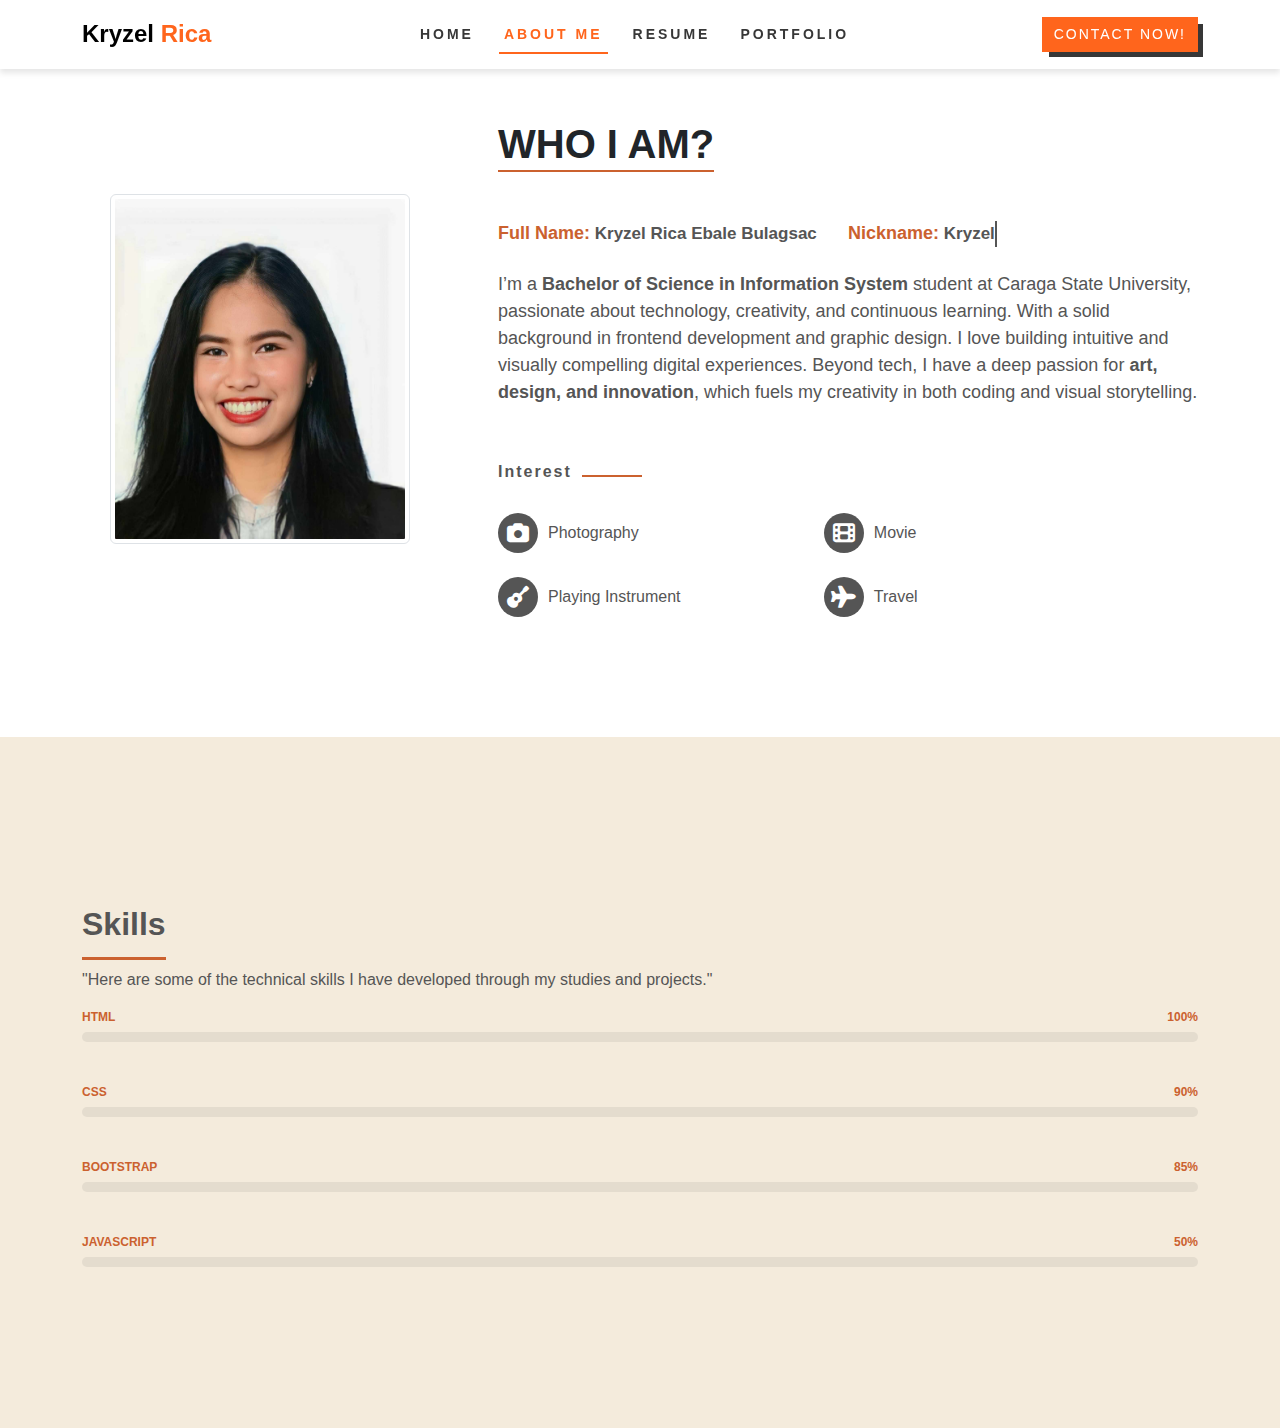
==== about.html @ a5da4f0e "first commit" ====
<!DOCTYPE html>
<html lang="en">
  <head>
    <meta charset="UTF-8" />
    <meta name="viewport" content="width=device-width, initial-scale=1.0" />
    <title>Kryzel Portfolio | Personal Website</title>
    <link rel="stylesheet" href="vendor/bootstrap/css/bootstrap.min.css" />
    <link rel="stylesheet" href="assets/custom/style.css" />
    <link
      rel="stylesheet"
      href="vendor/icons/fontawesome-free-6.7.2-web/css/all.min.css"
    />
  </head>
  <body>
    <!-- HEADER-->
    <header class="main-header">
      <nav class="navbar header-nav navbar-expand-lg">
        <div class="container">
          <!--Brand Name/Logo -->
          <a href="#" class="navbar-brand">
            <h4 class="mb-0">
              <b>Kryzel <span class="text-primary">Rica</span></b>
            </h4>
          </a>
          <!-- Navigation Menu -->
          <div
            class="collapse navbar-collapse justify-content-end"
            id="navbar-collapse-toggler"
          >
            <ul class="navbar-nav mx-auto">
              <li>
                <a href="index.html" class="nav-link">Home</a>
              </li>

              <li>
                <a href="about.html" class="nav-link active">About Me</a>
              </li>

              <li>
                <a href="resume.html" class="nav-link">Resume</a>
              </li>

              <li>
                <a href="portfolio.html" class="nav-link">Portfolio</a>
              </li>

              <li class="d-lg-none mt-2">
                <a class="colored-btn d-block text-center" href="contact.html"
                  >Contact Now!</a
                >
              </li>
            </ul>
          </div>
          <!--COntact Button-->
          <div class="ms-auto d-none d-lg-block">
            <a class="colored-btn" href="contact.html">Contact Now!</a>
          </div>
          <!--Mobile Menu Toggle-->
          <button
            class="navbar-toggler"
            type="button"
            data-bs-toggle="collapse"
            data-bs-target="#navbar-collapse-toggler"
            aria-controls="navbar-collapse-toggler"
            aria-expanded="false"
            aria-label="Toggle navigation"
          >
            <!-- Icon representation for the toggle -->
            <span></span>
            <span></span>
            <span></span>
          </button>
        </div>
      </nav>
    </header>

    <main>
      <!-- About me -->
      <section id="about" class="section">
        <div class="container">
          <div class="row gy-5 align-items-center">
            <div class="col-lg-4 text-center">
              <img
                id="profile"
                src="assets/image/my-profile.jpg"
                class="img-thumbnail"
                alt=""
              />
            </div>

            <div class="col-lg-8 ps-lg-5">
              <div class="about-text">
                <h3 class="h1 mb-3 text-dark fw-semibold mb-5">WHO I AM?</h3>
                <div class="info">
                  <div class="info-row">
                    <div class="col-lg-6">
                      <strong class="info-label">Full Name:</strong>
                      <span class="info-value">Kryzel Rica Ebale Bulagsac</span>
                    </div>
                    <div class="col-lg-6">
                      <strong class="info-label">Nickname:</strong>
                      <span class="nickname">
                        <span class="word"></span>
                        <span class="word"></span>
                        <span class="word"></span>
                      </span>
                    </div>
                  </div>
                </div>
                <p class="py-3">
                  I’m a <b>Bachelor of Science in Information System</b> student
                  at Caraga State University, passionate about technology,
                  creativity, and continuous learning. With a solid background
                  in frontend development and graphic design. I love building
                  intuitive and visually compelling digital experiences. Beyond
                  tech, I have a deep passion for
                  <b>art, design, and innovation</b>, which fuels my creativity
                  in both coding and visual storytelling.
                </p>
              </div>

              <div class="row g-4 text-start pt-4">
                <div class="interest-title">
                  <h6><strong>Interest</strong></h6>
                  <div class="underline"></div>
                </div>
                <div class="col-md-4 d-flex align-items-center hobby">
                  <div class="icon"><i class="fas fa-camera"></i></div>
                  <p class="mb-0">Photography</p>
                </div>
                <div class="col-md-4 d-flex align-items-center hobby">
                  <div class="icon"><i class="fas fa-film"></i></div>
                  <p class="mb-0">Movie</p>
                </div>
                <div class="col-md-4 d-flex align-items-center hobby">
                  <div class="icon"><i class="fas fa-guitar"></i></div>
                  <p class="mb-0">Playing Instrument</p>
                </div>

                <div class="col-md-4 d-flex align-items-center hobby">
                  <div class="icon"><i class="fas fa-plane"></i></div>
                  <p class="mb-0">Travel</p>
                </div>
              </div>
            </div>
          </div>
        </div>
      </section>
    </main>

    <!-- Skills Section -->
    <section id="skills" class="skills section light-background">
      <!-- Section Title -->
      <div class="container section-title" data-aos="fade-up">
        <h2 id="skill" class="pt-5"><b>Skills</b></h2>
        <p>
          "Here are some of the technical skills I have developed through my
          studies and projects."
        </p>
      </div>
      <!-- End Section Title -->

      <div class="container" data-aos="fade-up" data-aos-delay="100">
        <div class="row skills-content skills-animation">
          <div class="progress">
            <span class="skill"><span>HTML</span> <i class="val">100%</i></span>
            <div class="progress-bar-wrap">
              <div
                class="progress-bar"
                role="progressbar"
                aria-valuenow="100"
                aria-valuemin="0"
                aria-valuemax="100"
              ></div>
            </div>
          </div>

          <div class="progress">
            <span class="skill"><span>CSS</span> <i class="val">90%</i></span>
            <div class="progress-bar-wrap">
              <div
                class="progress-bar"
                role="progressbar"
                aria-valuenow="90"
                aria-valuemin="0"
                aria-valuemax="100"
              ></div>
            </div>
          </div>

          <div class="progress">
            <span class="skill"
              ><span>Bootstrap</span> <i class="val">85%</i></span
            >
            <div class="progress-bar-wrap">
              <div
                class="progress-bar"
                role="progressbar"
                aria-valuenow="85"
                aria-valuemin="0"
                aria-valuemax="100"
              ></div>
            </div>
          </div>

          <div class="progress">
            <span class="skill"
              ><span>Javascript</span> <i class="val">50%</i></span
            >
            <div class="progress-bar-wrap">
              <div
                class="progress-bar"
                role="progressbar"
                aria-valuenow="50"
                aria-valuemin="0"
                aria-valuemax="100"
              ></div>
            </div>
          </div>
        </div>
      </div>
    </section>
    <!-- /Skills Section -->

    <script src="vendor/bootstrap/js/bootstrap.bundle.min.js"></script>
    <script src="assets/custom/script.js"></script>
  </body>
</html>
---- assets/custom/style.css ----
body {
  font-family: "Segoe UI", Tahoma, Geneva, Verdana, sans-serif;
  font-weight: 400;
  color: #555;
}

img {
  max-width: 100%;
}

a {
  color: #ff651c;
  text-decoration: none;
}

a:hover {
  color: #cb612f;
  text-decoration: none;
}

.text-primary {
  color: #ff651c !important;
}

.text-dark {
  color: #ff651c;
}

/*--------------------------------------------------------------
# HEADER SECTION
--------------------------------------------------------------*/
.main-header {
  position: fixed;
  top: 0;
  left: 0;
  right: 0;
  z-index: 1000;
  background: #fff;
  box-shadow: 0px 4px 6px rgba(0, 0, 0, 0.1);
  transition: 0.3s background;
}

.navbar-brand:focus,
.navbar-brand:active {
  outline: none !important;
  box-shadow: none !important;
  background: transparent !important;
}

.main-header .navbar {
  padding: 15px 0;
}

.main-header .navbar-brand span {
  color: orangered;
  border: 0px;
}

.main-header .navbar-nav > li {
  padding: 0 10px;
}

.main-header .navbar-nav > li > .nav-link {
  padding: 0 5px;
  line-height: 35px;
  font-weight: 600;
  text-transform: uppercase;
  font-size: 14px;
  color: #373737;
  letter-spacing: 3px;
  position: relative;
}

.main-header .navbar-nav > li > .nav-link:after {
  content: "";
  position: absolute;
  bottom: 0;
  right: 0;
  left: auto;
  width: 0;
  height: 2px;
  background: #ff651c;
  transition: ease all 0.3s;
}

.main-header .navbar-nav > li > .nav-link:hover {
  color: #ff651c;
}

.main-header .navbar-nav > li > .nav-link:hover:after {
  left: 0;
  right: auto;
  width: 100%;
}

.main-header .navbar-nav > li > .nav-link.active {
  color: #ff651c;
  font-weight: bold;
}

.main-header .navbar-nav > li > .nav-link.active:after {
  content: "";
  position: absolute;
  bottom: -2px;
  left: 0;
  width: 100%;
  height: 2px;
  background: #ff651c;
}

@media (max-width: 991px) {
  .main-header .navbar-collapse {
    border-bottom: 2px solid #373737;
    border-top: 2px solid #373737;
    position: absolute;
    top: 100%;
    left: 0;
    right: 0;
    background: #fff;
  }

  .main-header .navbar-nav > li + li {
    border-top: 1px solid rgba(55, 55, 55, 0.1);
  }

  .main-header .navbar-nav > li > .nav-link {
    line-height: 50px;
  }

  .main-header .navbar-nav > li > .nav-link:after {
    display: none;
  }

  .main-header .navbar-nav > li > .nav-link.active {
    text-decoration: underline;
  }

  .main-header .navbar-toggler {
    display: flex;
    flex-direction: column;
    border: none;
    padding: 4px 9px;
    outline: none;
    box-shadow: none;
  }

  .main-header .navbar-toggler span {
    width: 25px;
    height: 2px;
    background: #373737;
    margin: 4px 0;
    transition: 0.3s;
  }
}

/*--------------------------------------------------------------
# BUTTON STYLES
--------------------------------------------------------------*/
.colored-btn {
  padding: 5px 10px;
  border: 2px solid #ff651c;
  font-size: 14px;
  line-height: 1.5;
  text-decoration: none;
  font-weight: 500;
  letter-spacing: 2px;
  text-transform: uppercase;
  transition: ease all 0.3s;
  display: inline-block;
  background: #ff651c;
  color: #fff;
  box-shadow: 6px 6px 0 -1px #373737;
}

.colored-btn:hover {
  color: #fff;
  background: #373737;
  background-color: #373737;
  box-shadow: 5px 5px 0 -2px #ff651c;
}

.bg-gray {
  background-color: rgba(254, 196, 72, 0.1);
}

.bg-dark {
  background-color: #373737 !important;
}

/*--------------------------------------------------------------
# HOME SECTION
--------------------------------------------------------------*/
.main {
  position: relative;
  z-index: 1;
}

.home-section {
  position: relative;
  overflow: hidden;
  padding-top: 150px;
  padding-bottom: 100px;
}

@media (max-width: 767px) {
  .home-section {
    padding-bottom: 70px;
  }
}

.home-section .container {
  position: relative;
  z-index: 1;
  display: flex;
  flex-direction: row;
  align-items: center;
  text-align: left;
  justify-content: space-between;
  width: 100%;
  max-width: 1200px;
  margin: 0 auto;
  padding: 0 20px;
}

@media (max-width: 1024px) {
  .home-section .container {
    flex-direction: column;
    align-items: center;
    text-align: center;
  }

  .home-content,
  .social-container {
    align-items: center;
    text-align: center;
  }

  .social-icons {
    justify-content: center;
    width: 100%;
  }
}

@media (max-width: 768px) {
  .social-icons {
    justify-content: center;
  }
}

.home-section .home-intro h5 {
  font-weight: 600;
  color: #373737;
  letter-spacing: 3px;
  text-transform: uppercase;
  font-size: 16px;
  margin: 0 0 30px;
}

.home-section .home-intro h5 span {
  font-weight: 600;
  color: #373737;
  letter-spacing: 3px;
  text-transform: uppercase;
  font-size: 16px;
  margin: 0 0 30px;
  text-shadow: 2px 2px 4px rgba(0, 0, 0, 0.2);
}

@media (max-width: 767px) {
  .home-section .home-intro h5 {
    margin: 0 0 20px;
  }
}

.home-section .home-intro h3 {
  font-size: 50px;
  font-weight: 500;
  color: #373737;
  margin: 0 0 35px;
  line-height: 1;
  display: inline-flex;
}

@media (max-width: 1200px) {
  .home-section .home-intro h3 {
    font-size: 60px;
  }
}

@media (max-width: 767px) {
  .home-section .home-intro h3 {
    margin: 0 0 25px;
    font-size: 45px;
  }
}

.home-section .home-intro h3 span {
  border-bottom: 2px solid #fec448;
}

.home-section .home-intro h6 {
  font-size: 20px;
}

@media (max-width: 767px) {
  .home-section .home-intro h6 {
    font-size: 18px;
  }
}

.typing-text {
  display: inline-block;
  text-align: center;
  white-space: nowrap;
}

.typing-text::after {
  content: "Student";
  display: inline-block;
  border-right: 3px solid black;
  animation: typing 6s steps(12) infinite, blink 0.5s infinite;
}

@keyframes typing {
  0%,
  33% {
    content: "Student";
  }
  34%,
  66% {
    content: "Designer";
  }
}

@keyframes blink {
  50% {
    border-color: transparent;
  }
}

.home-image img {
  height: 450px;
  width: 450px;
  object-fit: cover;
  border-radius: 50%;
  border: 2px solid #000;
  position: relative;
  z-index: -2;
}

@media (max-width: 767px) {
  .home-image img {
    height: 400px;
    width: 400px;
  }
}

/*--------------------------------------------------------------
# ABOUT ME
--------------------------------------------------------------*/
.section {
  position: relative;
  overflow: hidden;
  padding-top: 120px;
  padding-bottom: 120px;
}

@media (max-width: 991px) {
  .section {
    padding-bottom: 70px;
  }
}

.section .container {
  position: relative;
  z-index: 1;
}

.about-text p {
  font-size: 18px;
}

.about-text h3 {
  font-family: "Franklin Gothic Medium", "Arial Narrow", Arial, sans-serif;
  padding-bottom: 2px;
  display: inline-block;
  border-bottom: 2px solid #cb612f;
}

#profile {
  width: 300px;
  height: 350px;
}

.about-text .info {
  font-size: 17px;
  color: #cb612f;
  max-width: 700px;
}

.info-row {
  display: flex;
  justify-content: space-between;
  align-items: center;
  flex-wrap: wrap;
  margin-bottom: 8px;
}

.info-label {
  font-weight: bold;
  font-size: 18px;
}

.info-value {
  color: #555;
  font-weight: bold;
}

.nickname::after {
  content: "Kryzel";
  display: inline-block;
  overflow: visible;
  white-space: nowrap;
  border-right: 2px solid #555;
  animation: typewriter 5s infinite steps(3), blink 0.5s infinite;
  color: #555;
  font-weight: bold;
}

@keyframes typewriter {
  0%,
  100% {
    content: "Kryzel";
  }
  33% {
    content: "Rica";
  }
  66% {
    content: "Kryzz";
  }
}

@keyframes blink {
  50% {
    border-color: transparent;
  }
}

.interest-title {
  display: flex;
  align-items: center;
  gap: 10px;
}

.interest-title h6 strong {
  font-size: 16px;
  font-weight: bold;
  letter-spacing: 2px;
}

.underline {
  width: 60px;
  height: 2px;
  background-color: #cb612f;
  transition: width 0.3s ease-in-out;
}

.interest-title:hover .underline {
  width: 80px;
}

.hobbies-container {
  display: flex;
  flex-wrap: wrap;
  gap: 20px;
  margin-top: 20px;
}

.hobby {
  display: flex;
  align-items: center;
  gap: 10px;
  width: 45%;
}

.hobby-icon {
  width: 55px;
  height: 55px;
  background-color: #a0a07c;
  border-radius: 50%;
  display: flex;
  align-items: center;
  justify-content: center;
  color: white;
  font-size: 18px;
}

.hobby-text {
  font-size: 18px;
  color: #222;
}

@media (max-width: 767px) {
  .hobbies-container {
    flex-direction: column;
  }

  .hobby {
    width: 100%;
  }

  .hobby-icon {
    width: 35px;
    height: 35px;
    font-size: 16px;
  }

  .hobby-text {
    font-size: 16px;
  }
}

/*--------------------------------------------------------------
# Skills Section
--------------------------------------------------------------*/
.skills {
  background-color: #f4ebdc;
}

#skill {
  display: inline-block;
  border-bottom: 3px solid #cb612f;
  padding-bottom: 13px;
}

.skills .progress {
  height: 60px;
  display: block;
  background: none;
  border-radius: 0;
  margin-bottom: 15px;
}

.skills .progress .skill {
  color: #cb612f;
  padding: 0;
  margin: 0 0 6px 0;
  text-transform: uppercase;
  display: flex;
  justify-content: space-between;
  font-weight: 600;
  font-family: Verdana, Geneva, Tahoma, sans-serif;
}

.skills .progress .skill .val {
  float: right;
  font-style: normal;
}

.skills .progress-bar-wrap {
  background: color-mix(in srgb, #555, transparent 90%);
  height: 10px;
  width: 100%;
  border-radius: 5px;
  overflow: hidden;
}

.skills .progress-bar {
  width: 0;
  height: 10px;
  background-color: #cb612f;
  border-radius: 5px;
  transition: width 1.5s ease-in-out;
}

@keyframes fillProgress {
  0% {
    width: 0;
  }
  100% {
    width: attr(data-progress);
  }
}

/*--------------------------------------------------------------
# Resume Section
--------------------------------------------------------------*/
.resume .section-title h2 {
  display: inline-block;
  border-bottom: 2px solid #cb612f;
}

#resume {
  background-color: #fff9ec;
}

.resume .resume-title {
  color: #373737;
  font-size: 26px;
  font-weight: 700;
  margin-top: 20px;
  margin-bottom: 20px;
}

.resume .resume-item {
  padding: 0 0 20px 20px;
  margin-top: -2px;
  border-left: 2px solid #cb612f;
  position: relative;
}

.resume .resume-item h4 {
  line-height: 18px;
  font-size: 18px;
  font-weight: 600;
  text-transform: uppercase;
  color: color-mix(in srgb, #373737, transparent 20%);
  margin-bottom: 10px;
}

.resume .resume-item h5 {
  font-size: 16px;
  padding: 5px 15px;
  display: inline-block;
  font-weight: 600;
  margin-bottom: 10px;
}

.resume .resume-item::before {
  content: "";
  position: absolute;
  width: 16px;
  height: 16px;
  border-radius: 50px;
  left: -9px;
  top: 0;
  background: #a64b24;
  border: 2px solid #cb612f;
}

#carouselExampleIndicators {
  max-width: 600px;
  margin: auto;
  border-radius: 10px;
  overflow: hidden;
  background: #fff;
  padding: 10px;
}

.cert-img {
  max-width: 100%;
  height: auto;
  display: block;
  margin: auto;
  border-radius: 10px;
}

.carousel-control-prev-icon,
.carousel-control-next-icon {
  filter: invert(1);
}

/*--------------------------------------------------------------
# Portfolio Section
--------------------------------------------------------------*/
#portfolio {
  background-color: #fff;
}

.section-heading h2 {
  display: inline-block;
  border-bottom: 2px solid #cb612f;
  padding-bottom: 13px;
}

.portfolio-box .project-img {
  position: relative;
  border: 2px solid #000;
  box-shadow: 0 0 0 0 #000;
  transition: 0.3s;
}

.portfolio-box .project-img:hover {
  box-shadow: 5px 5px 0 0 #373737;
}

.portfolio-box .porfolio-text span {
  display: inline-block;
  padding: 8px 20px;
  background: rgba(255, 101, 28, 0.2);
  color: #373737;
  letter-spacing: 3px;
  text-transform: uppercase;
  font-weight: 500;
  font-size: 12px;
  border-radius: 30px;
  margin-bottom: 18px;
}

.portfolio-box .porfolio-text h4 {
  color: #373737;
  font-weight: 600;
  font-size: 32px;
  margin-bottom: 20px;
}

@media (max-width: 767px) {
  .portfolio-box .porfolio-text h4 {
    font-size: 26px;
    margin-bottom: 10px;
  }
}

/*--------------------------------------------------------------
# Portfolio Details Section
--------------------------------------------------------------*/
.portfolio-details .portfolio-info {
  padding: 30px;
  box-shadow: 0px 0 30px rgba(0, 0, 0, 0.1);
}

.portfolio-details .portfolio-info hr {
  color: #cb612f;
}

.portfolio-details .portfolio-info h3 {
  font-size: 22px;
  font-weight: 700;
  margin-bottom: 20px;
  padding-bottom: 20px;
  border-bottom: 1px solid
    color-mix(in srgb, var(--default-color), transparent 85%);
}

.portfolio-details .portfolio-info strong {
  color: #cb612f;
}

.portfolio-details .portfolio-info ul {
  list-style: none;
  padding: 0;
  font-size: 15px;
}

.portfolio-details .portfolio-info ul li + li {
  margin-top: 10px;
}

.portfolio-details .portfolio-description {
  padding-top: 30px;
}

.portfolio-details .portfolio-description h2 {
  font-style: normal;
}

.portfolio-details .portfolio-description h2 {
  font-size: 26px;
  font-weight: 700;
  margin-bottom: 20px;
}

.portfolio-details .portfolio-description p {
  padding: 0;
  color: color-mix(in srgb, var(--default-color), transparent 30%);
}

/*--------------------------------------------------------------
# Contact Section
--------------------------------------------------------------*/
#contact {
  color: #595959;
  background-color: #fff9ec;
  margin: 0;
}

.social-icons {
  display: flex;
  justify-content: center;
  gap: 10px;
}

.icon {
  width: 40px;
  height: 40px;
  background: #555;
  border-radius: 50%;
  display: flex;
  align-items: center;
  justify-content: center;
  color: white;
  font-size: 22px;
  text-decoration: none;
  transition: background 0.3s ease, transform 0.2s;
}

.icon:hover {
  background: #cb612f;
  color: #0e0f10;
  transform: scale(1.1);
}

.section-title h2 {
  padding-top: 10px;
  display: inline-block;
  border-bottom: 2px solid #cb612f;
}

.info-wrap {
  background: #fff;
  padding: 20px;
  border-radius: 10px;
  box-shadow: 0 4px 10px rgba(0, 0, 0, 0.1);
  size: 30px;
}

.info-item {
  display: flex;
  align-items: center;
  margin-bottom: 20px;
}

.info-item i {
  background: #a64b24;
  color: white;
  font-size: 18px;
  width: 50px;
  height: 50px;
  display: flex;
  align-items: center;
  justify-content: center;
  border-radius: 50%;
  margin-right: 15px;
}

.info-item a {
  text-decoration: none;
  color: inherit;
}

.info-item a:hover i {
  background: #555;
}

.info-item h3 {
  font-size: 16px;
  font-weight: bold;
  color: #333;
  margin: 0;
}

.info-item p {
  margin: 0;
  font-size: 14px;
  color: #6c757d;
}

@media (max-width: 768px) {
  .info-item {
    flex-direction: column;
    text-align: center;
  }

  .info-item i {
    margin-bottom: 10px;
  }
}

.profile-picture {
  text-align: center;
  margin-top: 20px;
}

.profile-picture img {
  width: 200px;
  height: 200px;
  border-radius: 50%;
  object-fit: cover;
  border: 5px solid #a64b24;
}

/* Contact Form */
.php-email-form {
  background: #fff;
  padding: 20px;
  border-radius: 10px;
  box-shadow: 0 4px 10px rgba(0, 0, 0, 0.1);
}

.php-email-form input,
.php-email-form textarea {
  width: 100%;
  padding: 10px;
  margin-bottom: 5px;
  border: 1px solid #ddd;
  border-radius: 5px;
  font-size: 14px;
}

.php-email-form textarea {
  height: 70px;
}

.php-email-form button {
  background-color: #cb612f;
  color: white;
  padding: 10px 15px;
  border: none;
  border-radius: 5px;
  font-size: 16px;
  cursor: pointer;
  transition: 0.3s;
}

.php-email-form button:hover {
  background-color: #a64b24;
}

@media (max-width: 768px) {
  .info-item {
    flex-direction: column;
    text-align: center;
  }

  .info-logo {
    margin-bottom: 10px;
  }
}
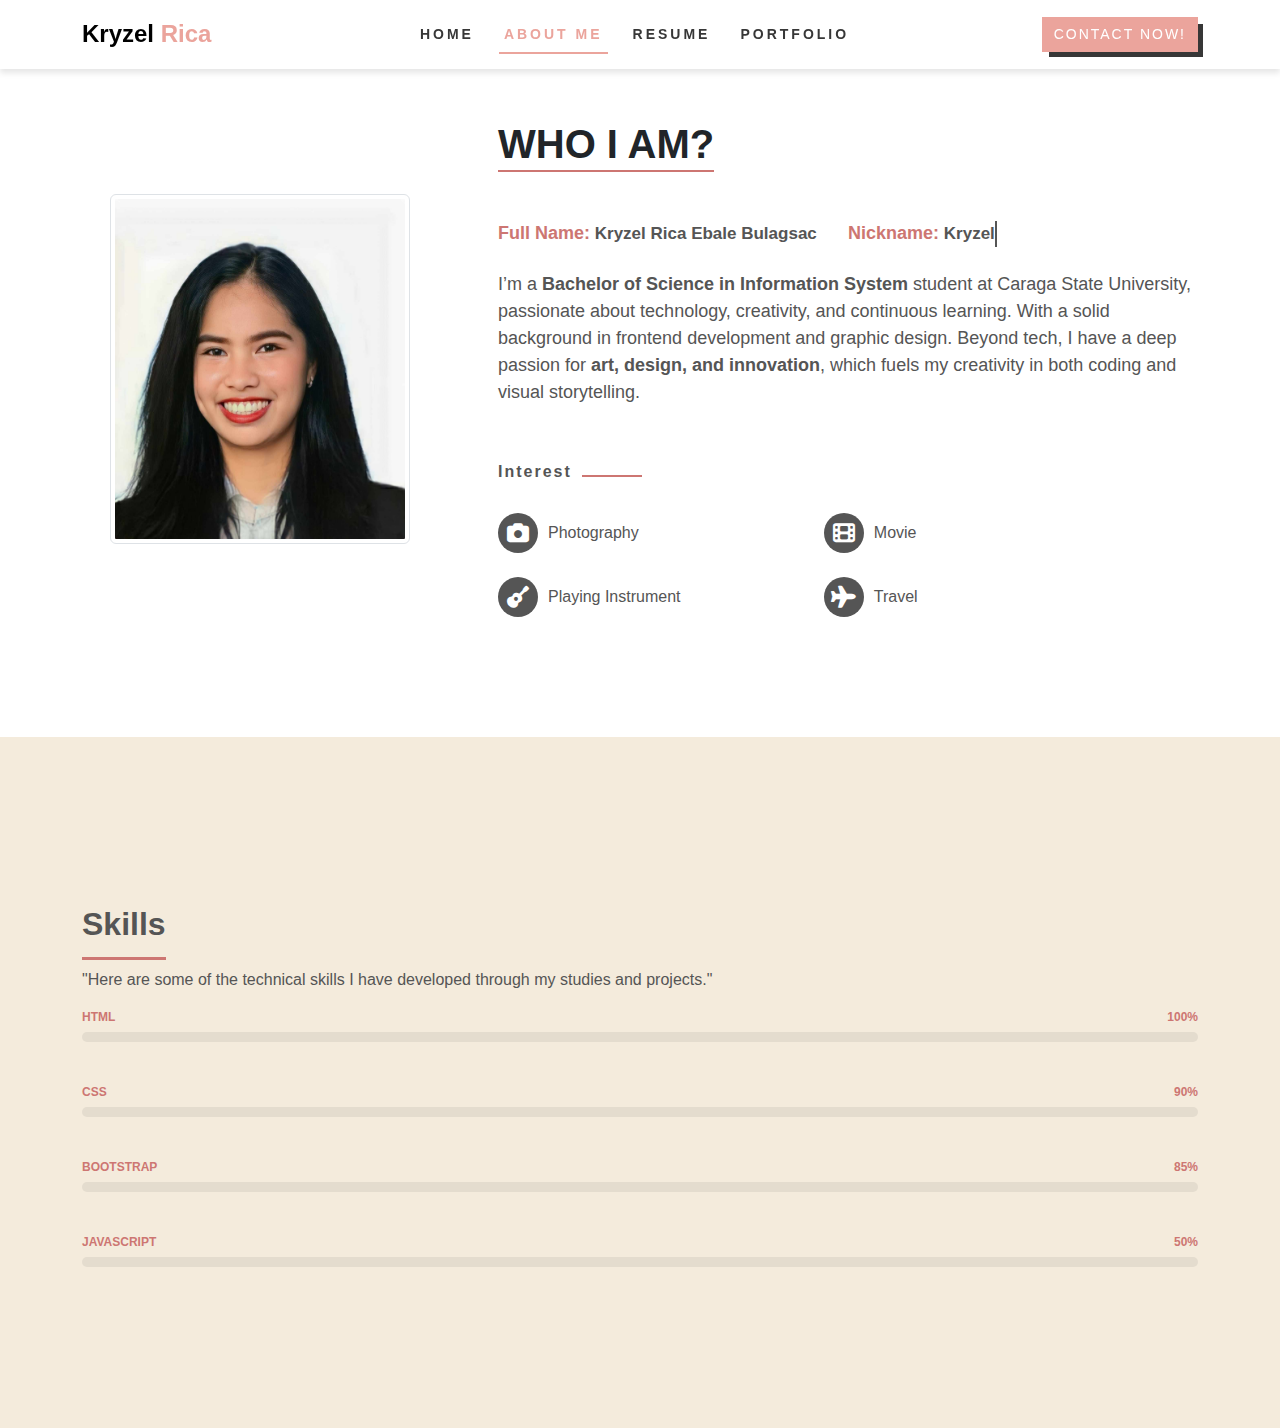
==== commit 9b2fa4fd: "modify styles, about.html, contact.html, portfolio_pro1.html, portfolio_pro2.html, portfolio.html" ====
--- a/about.html
+++ b/about.html
@@ -111,8 +111,7 @@
                   I’m a <b>Bachelor of Science in Information System</b> student
                   at Caraga State University, passionate about technology,
                   creativity, and continuous learning. With a solid background
-                  in frontend development and graphic design. I love building
-                  intuitive and visually compelling digital experiences. Beyond
+                  in frontend development and graphic design. Beyond
                   tech, I have a deep passion for
                   <b>art, design, and innovation</b>, which fuels my creativity
                   in both coding and visual storytelling.
--- a/assets/custom/style.css
+++ b/assets/custom/style.css
@@ -9,21 +9,21 @@
 }
 
 a {
-  color: #ff651c;
+  color: #eba49c;
   text-decoration: none;
 }
 
 a:hover {
-  color: #cb612f;
+  color: #cd7672;
   text-decoration: none;
 }
 
 .text-primary {
-  color: #ff651c !important;
+  color: #eba49c !important;
 }
 
 .text-dark {
-  color: #ff651c;
+  color: #eba49c;
 }
 
 /*--------------------------------------------------------------
@@ -52,7 +52,7 @@
 }
 
 .main-header .navbar-brand span {
-  color: orangered;
+  color: #E8A6A3;
   border: 0px;
 }
 
@@ -79,12 +79,12 @@
   left: auto;
   width: 0;
   height: 2px;
-  background: #ff651c;
+  background: #eba49c;
   transition: ease all 0.3s;
 }
 
 .main-header .navbar-nav > li > .nav-link:hover {
-  color: #ff651c;
+  color: #eba49c;
 }
 
 .main-header .navbar-nav > li > .nav-link:hover:after {
@@ -94,7 +94,7 @@
 }
 
 .main-header .navbar-nav > li > .nav-link.active {
-  color: #ff651c;
+  color: #eba49c;
   font-weight: bold;
 }
 
@@ -105,7 +105,7 @@
   left: 0;
   width: 100%;
   height: 2px;
-  background: #ff651c;
+  background: #eba49c;
 }
 
 @media (max-width: 991px) {
@@ -158,7 +158,7 @@
 --------------------------------------------------------------*/
 .colored-btn {
   padding: 5px 10px;
-  border: 2px solid #ff651c;
+  border: 2px solid #eba49c;
   font-size: 14px;
   line-height: 1.5;
   text-decoration: none;
@@ -167,7 +167,7 @@
   text-transform: uppercase;
   transition: ease all 0.3s;
   display: inline-block;
-  background: #ff651c;
+  background:#eba49c;
   color: #fff;
   box-shadow: 6px 6px 0 -1px #373737;
 }
@@ -176,7 +176,7 @@
   color: #fff;
   background: #373737;
   background-color: #373737;
-  box-shadow: 5px 5px 0 -2px #ff651c;
+  box-shadow: 5px 5px 0 -2px #eba49c;
 }
 
 .bg-gray {
@@ -295,7 +295,7 @@
 }
 
 .home-section .home-intro h3 span {
-  border-bottom: 2px solid #fec448;
+  border-bottom: 2px solid #E8A6A3;
 }
 
 .home-section .home-intro h6 {
@@ -343,7 +343,7 @@
   width: 450px;
   object-fit: cover;
   border-radius: 50%;
-  border: 2px solid #000;
+  border: 2px solid #cd7672;
   position: relative;
   z-index: -2;
 }
@@ -384,7 +384,7 @@
   font-family: "Franklin Gothic Medium", "Arial Narrow", Arial, sans-serif;
   padding-bottom: 2px;
   display: inline-block;
-  border-bottom: 2px solid #cb612f;
+  border-bottom: 2px solid #cd7672;
 }
 
 #profile {
@@ -394,7 +394,7 @@
 
 .about-text .info {
   font-size: 17px;
-  color: #cb612f;
+  color: #cd7672;
   max-width: 700px;
 }
 
@@ -461,7 +461,7 @@
 .underline {
   width: 60px;
   height: 2px;
-  background-color: #cb612f;
+  background-color: #cd7672;
   transition: width 0.3s ease-in-out;
 }
 
@@ -529,7 +529,7 @@
 
 #skill {
   display: inline-block;
-  border-bottom: 3px solid #cb612f;
+  border-bottom: 3px solid #cd7672;
   padding-bottom: 13px;
 }
 
@@ -542,7 +542,7 @@
 }
 
 .skills .progress .skill {
-  color: #cb612f;
+  color: #cd7672;
   padding: 0;
   margin: 0 0 6px 0;
   text-transform: uppercase;
@@ -568,7 +568,7 @@
 .skills .progress-bar {
   width: 0;
   height: 10px;
-  background-color: #cb612f;
+  background-color: #cd7672;
   border-radius: 5px;
   transition: width 1.5s ease-in-out;
 }
@@ -587,7 +587,7 @@
 --------------------------------------------------------------*/
 .resume .section-title h2 {
   display: inline-block;
-  border-bottom: 2px solid #cb612f;
+  border-bottom: 2px solid #cd7672;
 }
 
 #resume {
@@ -605,7 +605,7 @@
 .resume .resume-item {
   padding: 0 0 20px 20px;
   margin-top: -2px;
-  border-left: 2px solid #cb612f;
+  border-left: 2px solid #cd7672;
   position: relative;
 }
 
@@ -634,8 +634,8 @@
   border-radius: 50px;
   left: -9px;
   top: 0;
-  background: #a64b24;
-  border: 2px solid #cb612f;
+  background: #cd7672;
+  border: 2px solid #cd7672;
 }
 
 #carouselExampleIndicators {
@@ -669,19 +669,19 @@
 
 .section-heading h2 {
   display: inline-block;
-  border-bottom: 2px solid #cb612f;
+  border-bottom: 2px solid #A65551;
   padding-bottom: 13px;
 }
 
 .portfolio-box .project-img {
   position: relative;
-  border: 2px solid #000;
-  box-shadow: 0 0 0 0 #000;
+  border: 2px solid #cd7672;
+  box-shadow: 0 0 0 0 #A65551;
   transition: 0.3s;
 }
 
 .portfolio-box .project-img:hover {
-  box-shadow: 5px 5px 0 0 #373737;
+  box-shadow: 5px 5px 0 0 #A65551;
 }
 
 .portfolio-box .porfolio-text span {
@@ -720,7 +720,7 @@
 }
 
 .portfolio-details .portfolio-info hr {
-  color: #cb612f;
+  color: #A65551;
 }
 
 .portfolio-details .portfolio-info h3 {
@@ -733,7 +733,7 @@
 }
 
 .portfolio-details .portfolio-info strong {
-  color: #cb612f;
+  color: #cd7672;
 }
 
 .portfolio-details .portfolio-info ul {
@@ -795,7 +795,7 @@
 }
 
 .icon:hover {
-  background: #cb612f;
+  background: #cd7672;
   color: #0e0f10;
   transform: scale(1.1);
 }
@@ -803,7 +803,7 @@
 .section-title h2 {
   padding-top: 10px;
   display: inline-block;
-  border-bottom: 2px solid #cb612f;
+  border-bottom: 2px solid #cd7672;
 }
 
 .info-wrap {
@@ -821,7 +821,7 @@
 }
 
 .info-item i {
-  background: #a64b24;
+  background: #cd7672;
   color: white;
   font-size: 18px;
   width: 50px;
@@ -876,7 +876,7 @@
   height: 200px;
   border-radius: 50%;
   object-fit: cover;
-  border: 5px solid #a64b24;
+  border: 5px solid #cd7672;
 }
 
 /* Contact Form */
@@ -902,7 +902,7 @@
 }
 
 .php-email-form button {
-  background-color: #cb612f;
+  background-color: #cd7672;
   color: white;
   padding: 10px 15px;
   border: none;
@@ -913,7 +913,7 @@
 }
 
 .php-email-form button:hover {
-  background-color: #a64b24;
+  background-color: #cd7672;
 }
 
 @media (max-width: 768px) {
